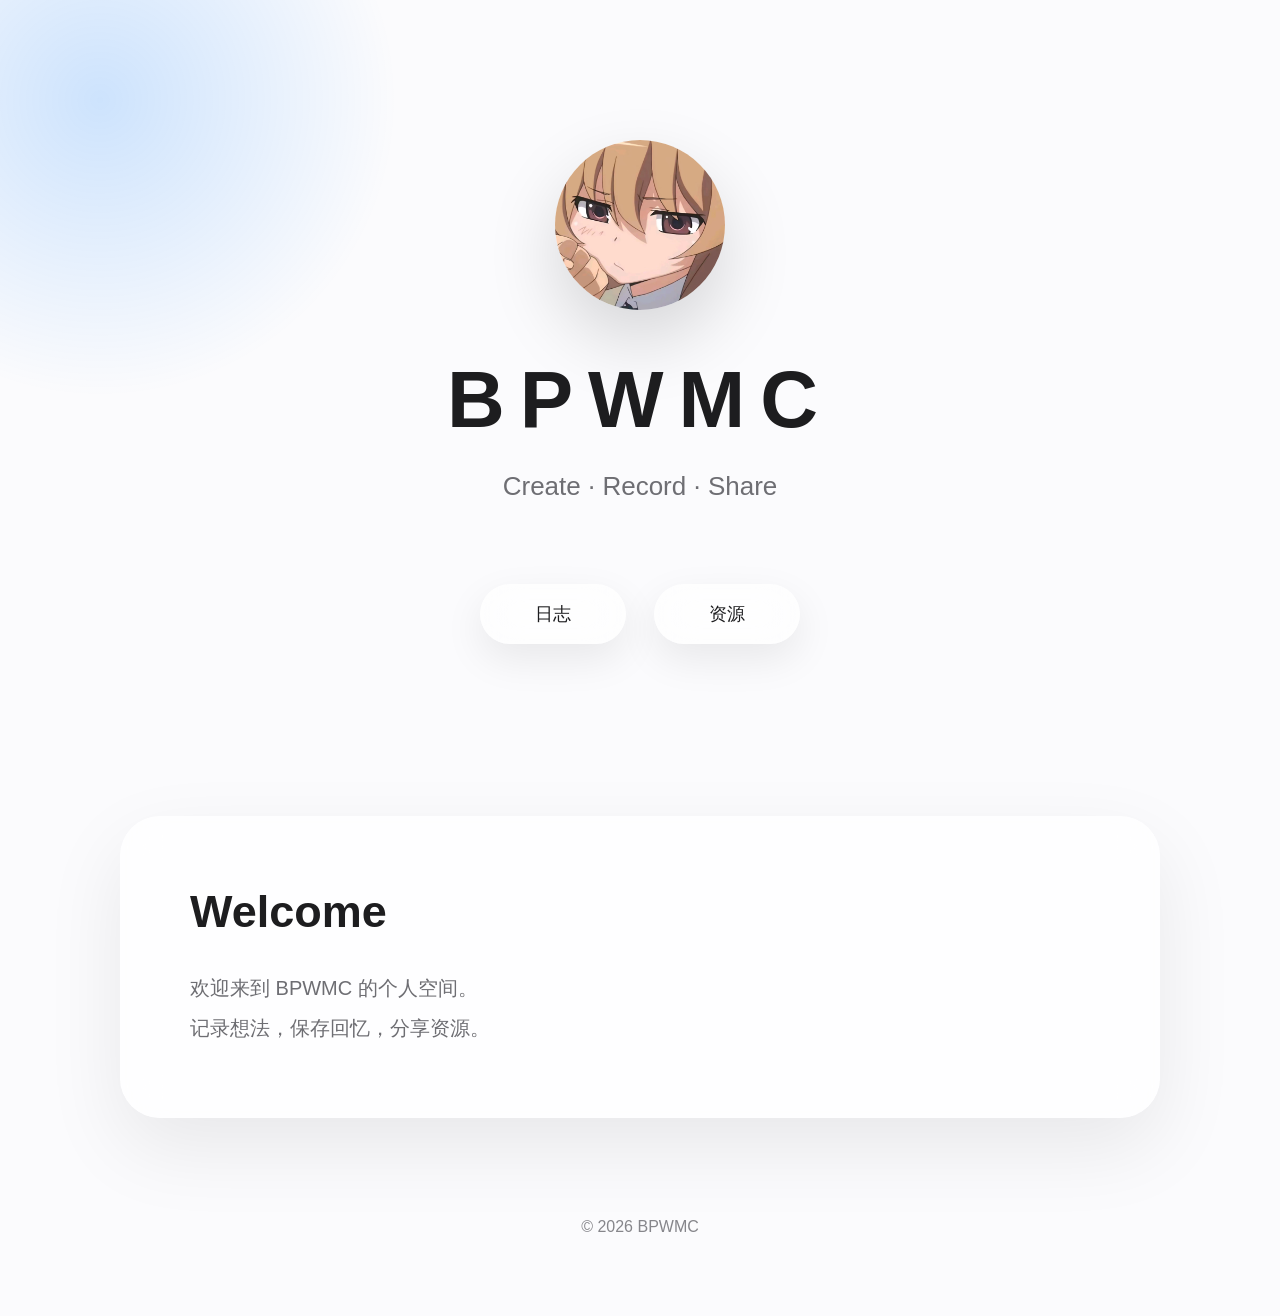
==== index.html @ 3af45f4d "Update index.html" ====
<!DOCTYPE html>
<html lang="zh-CN">

<head>

<meta charset="UTF-8">
<meta name="viewport" content="width=device-width, initial-scale=1.0">

<title>别碰我蜜茶</title>


<style>

*{
    margin:0;
    padding:0;
    box-sizing:border-box;
}


body{

    font-family:
    -apple-system,
    BlinkMacSystemFont,
    "Helvetica Neue",
    Arial,
    sans-serif;

    background:#fbfbfd;

    color:#1d1d1f;

    overflow-x:hidden;

}


/* 背景光 */

body::before{

    content:"";

    position:fixed;

    width:600px;

    height:600px;

    background:
    radial-gradient(circle,
    rgba(0,122,255,.18),
    transparent 70%);

    top:-200px;

    left:-200px;

    z-index:-1;

}



/* 主容器 */

.container{

    max-width:1100px;

    margin:auto;

    padding:40px 30px;

}



/* 首页 */

.hero{

    text-align:center;

    padding:100px 0;

    animation:fade 1s ease;

}



@keyframes fade{

from{

opacity:0;

transform:translateY(40px);

}

to{

opacity:1;

transform:translateY(0);

}

}



/* 头像 */

.avatar{

    width:170px;

    height:170px;

    border-radius:50%;

    object-fit:cover;

    margin-bottom:40px;


    box-shadow:

    0 30px 70px rgba(0,0,0,.15);


    transition:.4s;

}



.avatar:hover{

    transform:

    scale(1.08)
    rotate(3deg);

}




/* 标题 */


h1{

    font-size:80px;

    letter-spacing:15px;

    font-weight:800;

}



.subtitle{

    margin-top:25px;

    font-size:26px;

    color:#6e6e73;

}



/* 导航 */


.nav{

    margin-top:70px;

}



.nav a{


    display:inline-block;

    text-decoration:none;

    color:#1d1d1f;


    padding:18px 55px;


    margin:12px;


    border-radius:50px;


    background:

    rgba(255,255,255,.65);


    backdrop-filter:blur(20px);


    box-shadow:

    0 15px 40px rgba(0,0,0,.08);


    font-size:18px;


    transition:.35s;

}



.nav a:hover{


    transform:

    translateY(-8px)
    scale(1.05);


}





/* 内容卡片 */


.card{


    background:

    rgba(255,255,255,.75);


    backdrop-filter:blur(20px);


    border-radius:40px;


    padding:70px;


    margin-top:60px;


    box-shadow:

    0 30px 80px rgba(0,0,0,.08);


    animation:fade 1.2s ease;

}




.card h2{

    font-size:45px;

    margin-bottom:30px;

}



.card p{

    color:#6e6e73;

    font-size:20px;

    line-height:2;

}





footer{


    text-align:center;


    margin:100px 0 40px;


    color:#86868b;


}





/* 点击星星 */

.star{


    position:fixed;


    pointer-events:none;


    user-select:none;


    z-index:99999;


    font-size:22px;


    animation:

    sparkle .8s ease-out forwards;


}



@keyframes sparkle{


from{


opacity:1;


transform:

translate(0,0)

scale(1);


}


to{


opacity:0;


transform:

translate(var(--x),var(--y))

scale(.1)

rotate(360deg);


}


}





/* 手机适配 */


@media(max-width:600px){


.container{

padding:20px;

}



.hero{

padding:60px 0;

}



h1{

font-size:45px;

letter-spacing:8px;

}



.subtitle{

font-size:20px;

}



.avatar{

width:130px;

height:130px;

}



.card{

padding:35px;

}



.card h2{

font-size:32px;

}



.card p{

font-size:17px;

}



.nav a{

padding:15px 35px;

font-size:16px;

}


}



</style>

</head>



<body>


<div class="container">



<section class="hero">


<img

class="avatar"

src="微信图片_20251228180549_142_1.jpg"

alt="BPWMC头像">



<h1>

BPWMC

</h1>



<p class="subtitle">

Create · Record · Share

</p>



<div class="nav">


<a href="blog.html">

日志

</a>


<a href="download.html">

资源

</a>



</div>



</section>




<section class="card">


<h2>

Welcome

</h2>



<p>

欢迎来到 BPWMC 的个人空间。

</p>


<p>

记录想法，保存回忆，分享资源。

</p>



</section>





<footer>

© 2026 BPWMC

</footer>




</div>





<script>


document.addEventListener("click",function(e){


const icons=[

"✦",

"✧",

"⭐",

"✨"

];



for(let i=0;i<8;i++){



const star=document.createElement("div");


star.className="star";


star.textContent=

icons[Math.floor(Math.random()*icons.length)];



star.style.left=

e.clientX+"px";


star.style.top=

e.clientY+"px";



let angle=

Math.random()*Math.PI*2;



let distance=

30+Math.random()*70;



star.style.setProperty(

"--x",

Math.cos(angle)*distance+"px"

);



star.style.setProperty(

"--y",

Math.sin(angle)*distance+"px"

);



document.body.appendChild(star);



setTimeout(()=>{


star.remove();


},800);



}



});



</script>



</body>

</html>
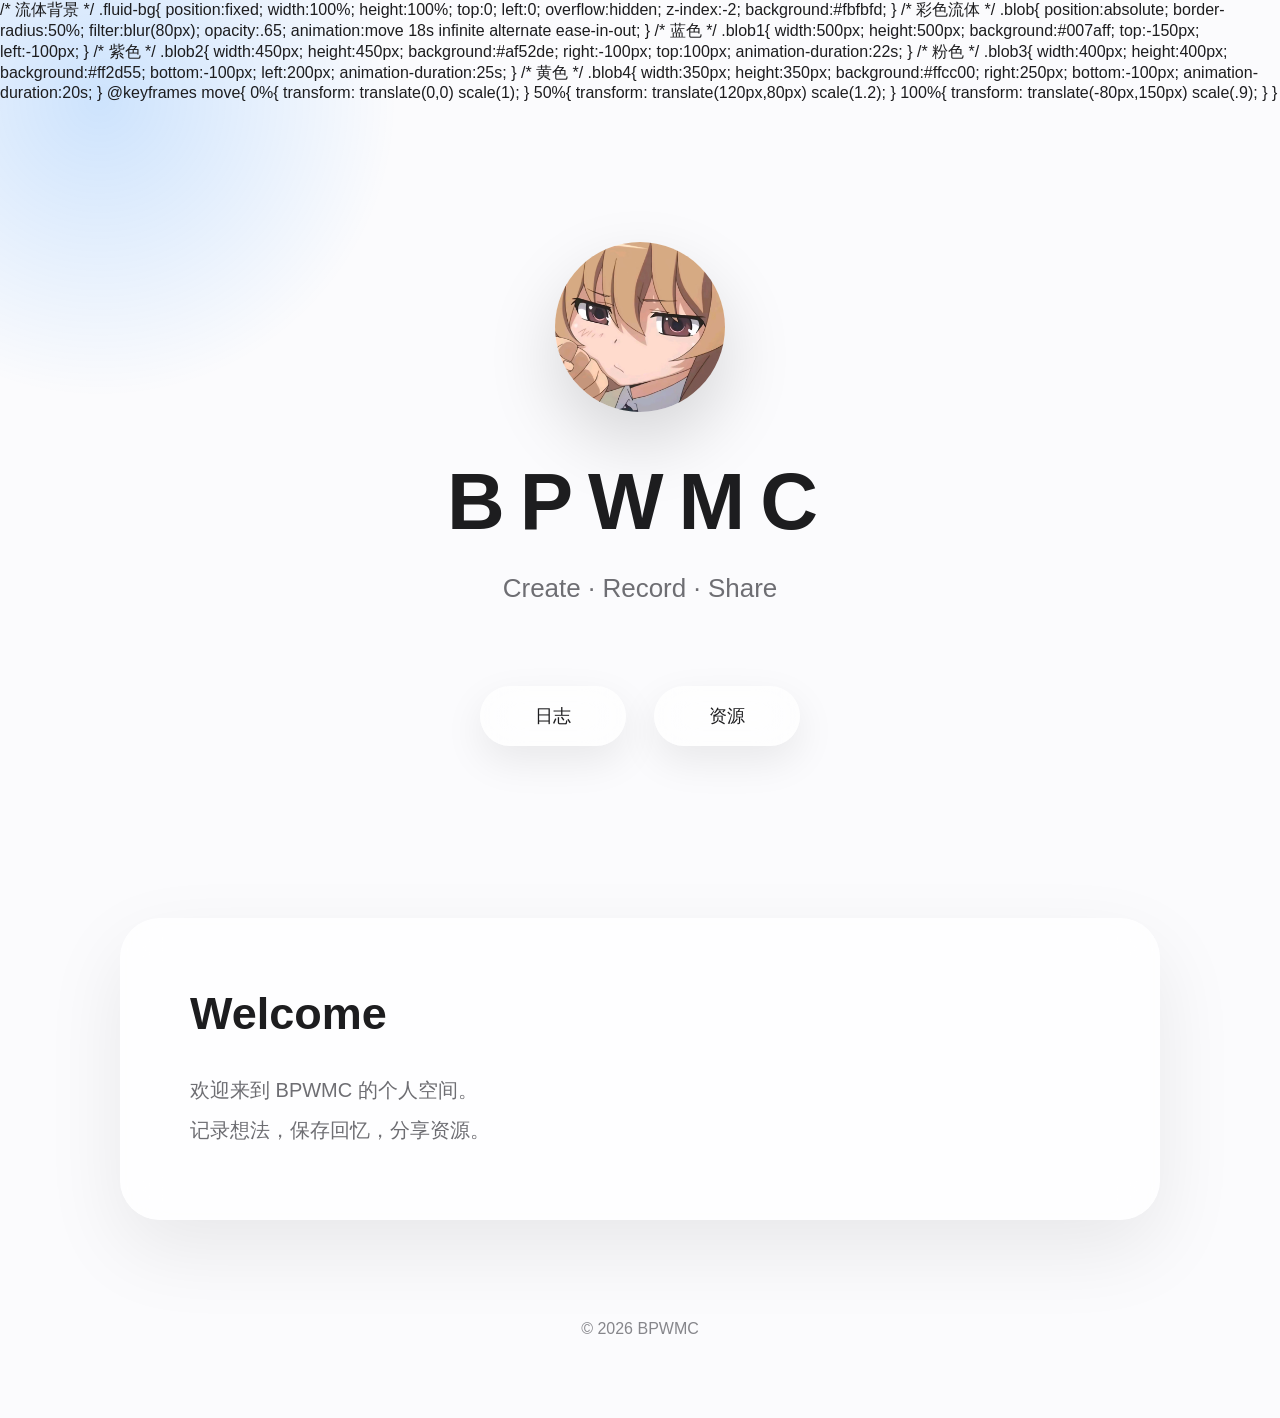
==== commit 8a27f92d: "Update index.html" ====
--- a/index.html
+++ b/index.html
@@ -482,12 +482,177 @@
 
 
 </style>
+/* 流体背景 */
+
+.fluid-bg{
+
+    position:fixed;
+
+    width:100%;
+
+    height:100%;
+
+    top:0;
+
+    left:0;
+
+    overflow:hidden;
+
+    z-index:-2;
+
+    background:#fbfbfd;
+
+}
+
+
+
+/* 彩色流体 */
+
+.blob{
+
+    position:absolute;
+
+    border-radius:50%;
+
+    filter:blur(80px);
+
+    opacity:.65;
+
+    animation:move 18s infinite alternate ease-in-out;
+
+}
+
+
+
+/* 蓝色 */
+
+.blob1{
+
+    width:500px;
+
+    height:500px;
+
+    background:#007aff;
+
+    top:-150px;
+
+    left:-100px;
+
+}
+
+
+
+/* 紫色 */
+
+.blob2{
+
+    width:450px;
+
+    height:450px;
+
+    background:#af52de;
+
+    right:-100px;
+
+    top:100px;
+
+    animation-duration:22s;
+
+}
+
+
+
+/* 粉色 */
+
+.blob3{
+
+    width:400px;
+
+    height:400px;
+
+    background:#ff2d55;
+
+    bottom:-100px;
+
+    left:200px;
+
+    animation-duration:25s;
+
+}
+
+
+
+/* 黄色 */
+
+.blob4{
+
+    width:350px;
+
+    height:350px;
+
+    background:#ffcc00;
+
+    right:250px;
+
+    bottom:-100px;
+
+    animation-duration:20s;
+
+}
+
+
+
+
+
+@keyframes move{
+
+
+0%{
+
+transform:
+
+translate(0,0)
+scale(1);
+
+}
+
+
+
+50%{
+
+transform:
+
+translate(120px,80px)
+scale(1.2);
+
+}
+
+
+
+100%{
+
+transform:
+
+translate(-80px,150px)
+scale(.9);
+
+}
+
+
+
+}
 
 </head>
 
 
 
 <body>
+<div class="fluid-bg">
+    <div class="blob blob1"></div>
+    <div class="blob blob2"></div>
+    <div class="blob blob3"></div>
+    <div class="blob blob4"></div>
+</div>
 
 
 <div class="container">
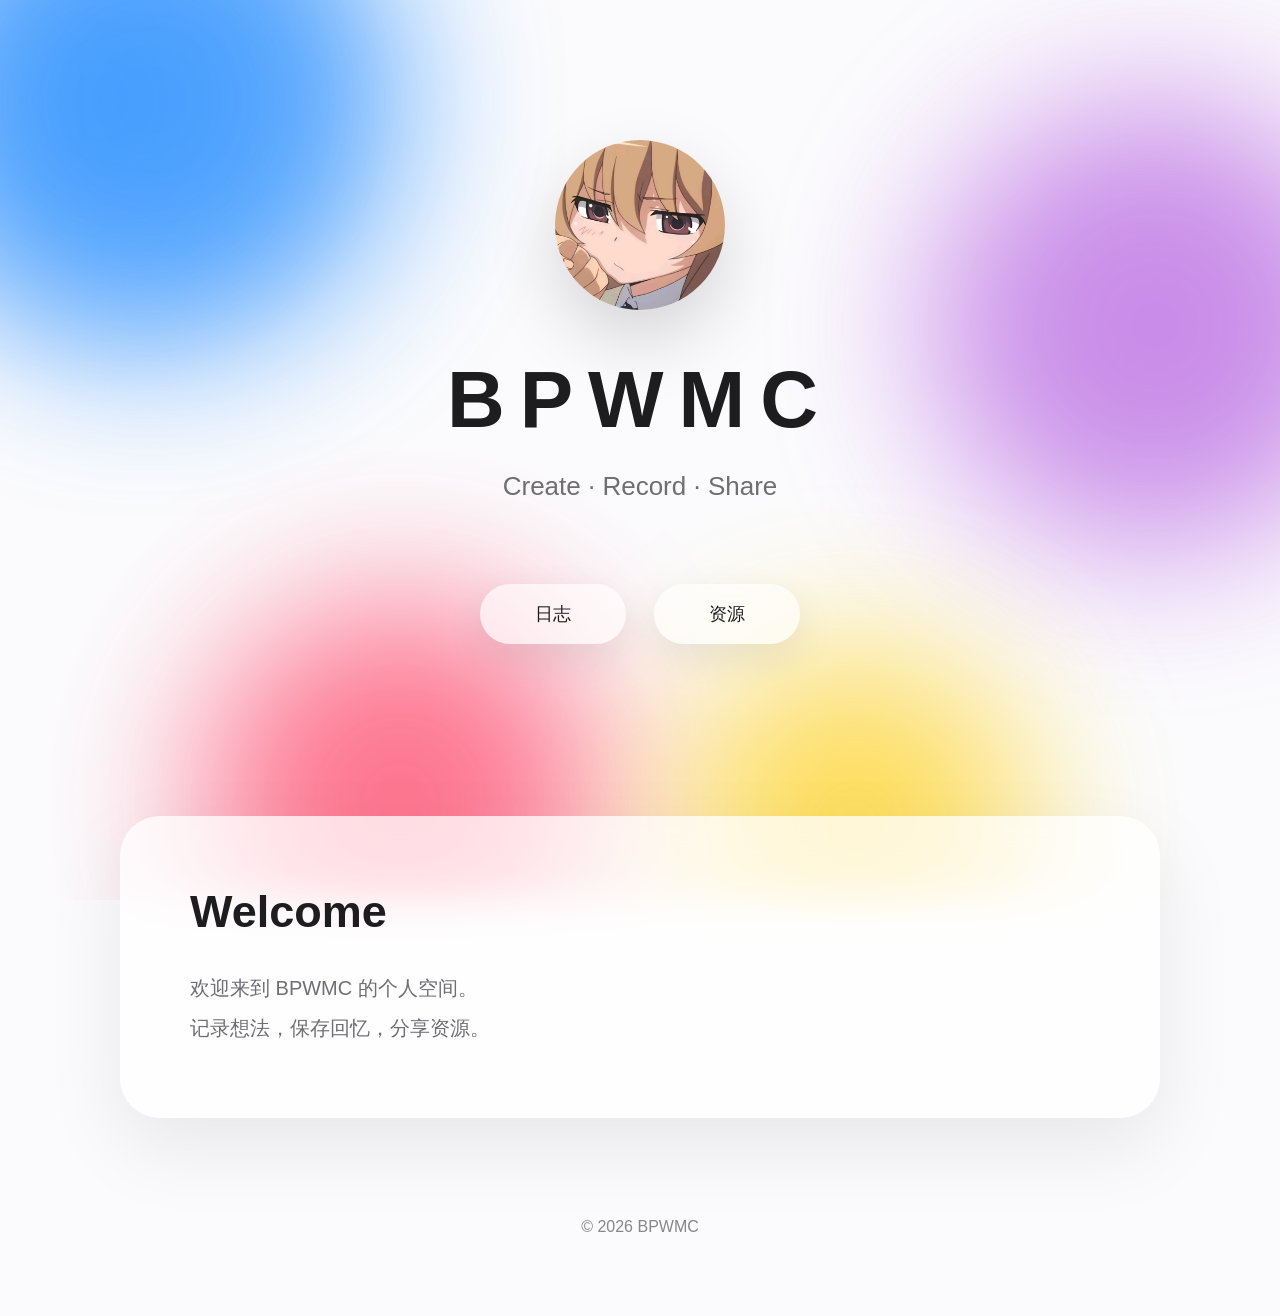
==== commit 281b5e9f: "Update index.html" ====
--- a/index.html
+++ b/index.html
@@ -478,10 +478,6 @@
 
 
 }
-
-
-
-</style>
 /* 流体背景 */
 
 .fluid-bg{
@@ -641,6 +637,10 @@
 
 
 }
+
+
+</style>
+
 
 </head>
 
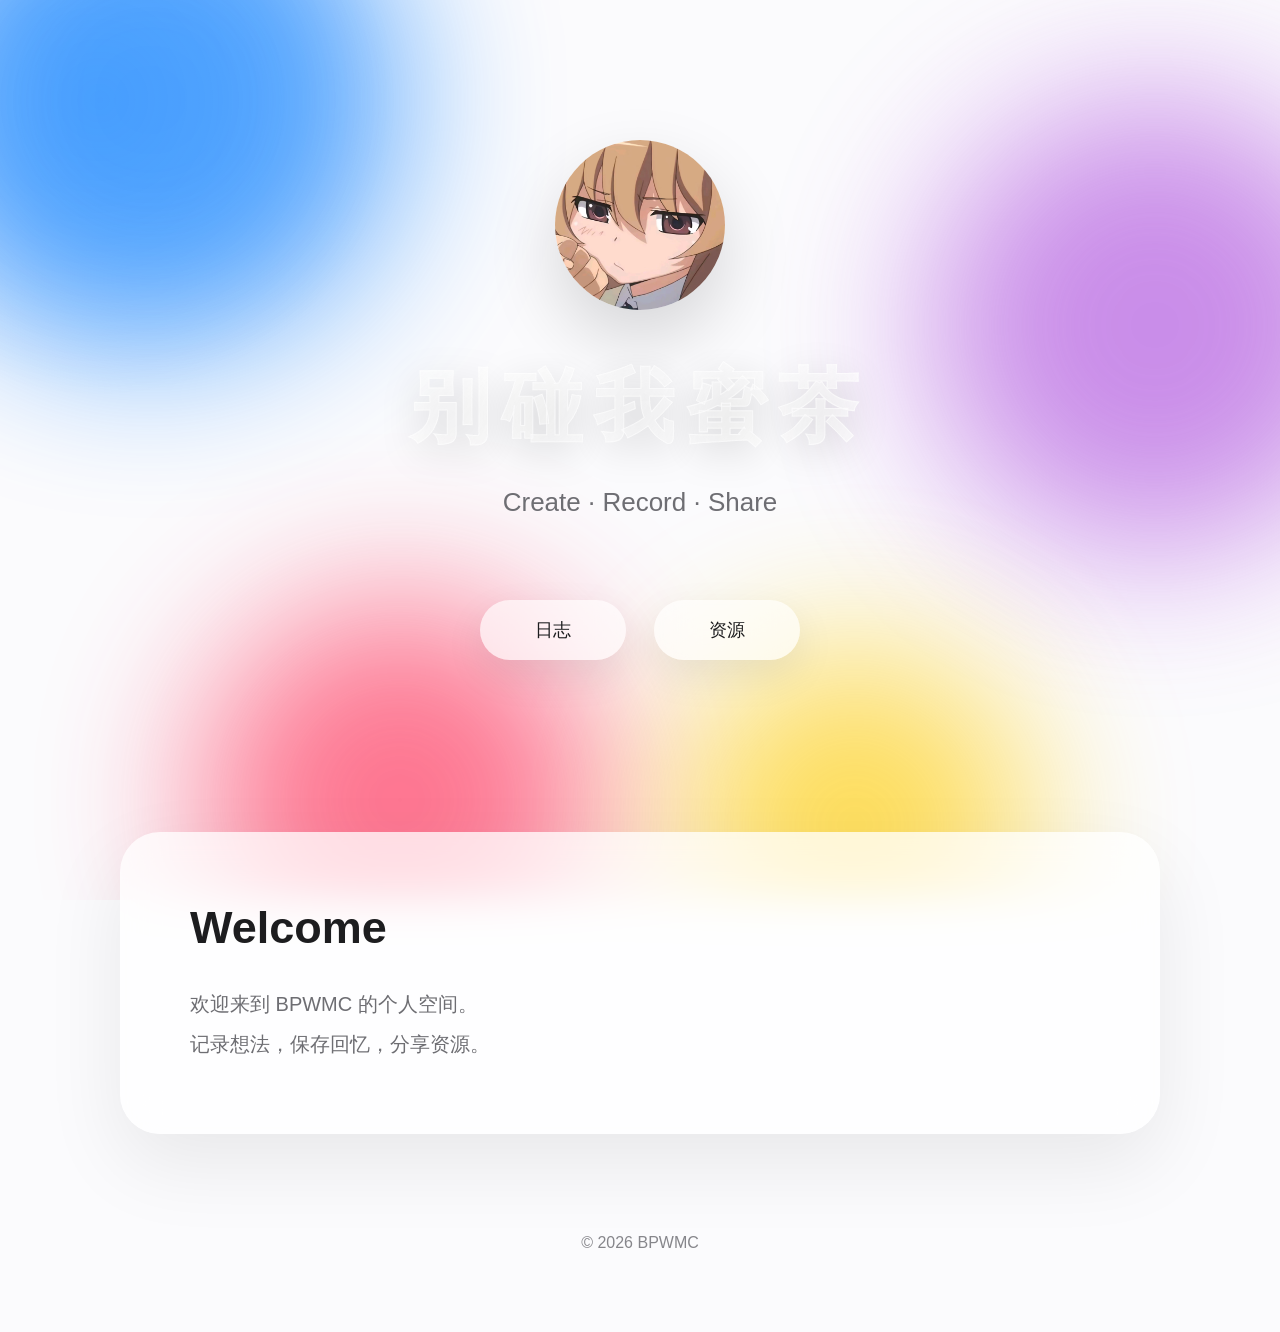
==== commit 815dff3e: "Update index.html" ====
--- a/index.html
+++ b/index.html
@@ -398,7 +398,13 @@
 
 
 @media(max-width:600px){
-
+.liquid-title{
+
+font-size:45px;
+
+letter-spacing:6px;
+
+}
 
 .container{
 
@@ -637,7 +643,117 @@
 
 
 }
-
+/* 液态玻璃标题 */
+
+.liquid-title{
+
+
+font-size:80px;
+
+letter-spacing:12px;
+
+font-weight:800;
+
+
+/* 透明玻璃 */
+
+color:rgba(255,255,255,.35);
+
+
+
+background:
+
+linear-gradient(
+
+120deg,
+
+rgba(255,255,255,.9),
+
+rgba(255,255,255,.25),
+
+rgba(255,255,255,.8)
+
+);
+
+
+/* 文字裁剪 */
+
+-webkit-background-clip:text;
+
+background-clip:text;
+
+
+
+/* 玻璃高光 */
+
+-webkit-text-stroke:
+
+1px rgba(255,255,255,.6);
+
+
+
+text-shadow:
+
+0 10px 40px rgba(0,0,0,.15);
+
+
+
+animation:
+
+glassMove 6s infinite linear;
+
+
+}
+
+
+
+/* 光泽流动 */
+
+@keyframes glassMove{
+
+
+0%{
+
+filter:
+
+brightness(1);
+
+background-position:
+
+0%;
+
+}
+
+
+
+50%{
+
+filter:
+
+brightness(1.5);
+
+background-position:
+
+100%;
+
+}
+
+
+
+100%{
+
+filter:
+
+brightness(1);
+
+background-position:
+
+0%;
+
+}
+
+
+}
 
 </style>
 
@@ -671,11 +787,8 @@
 alt="BPWMC头像">
 
 
-
-<h1>
-
-BPWMC
-
+<h1 class="liquid-title">
+别碰我蜜茶
 </h1>
 
 
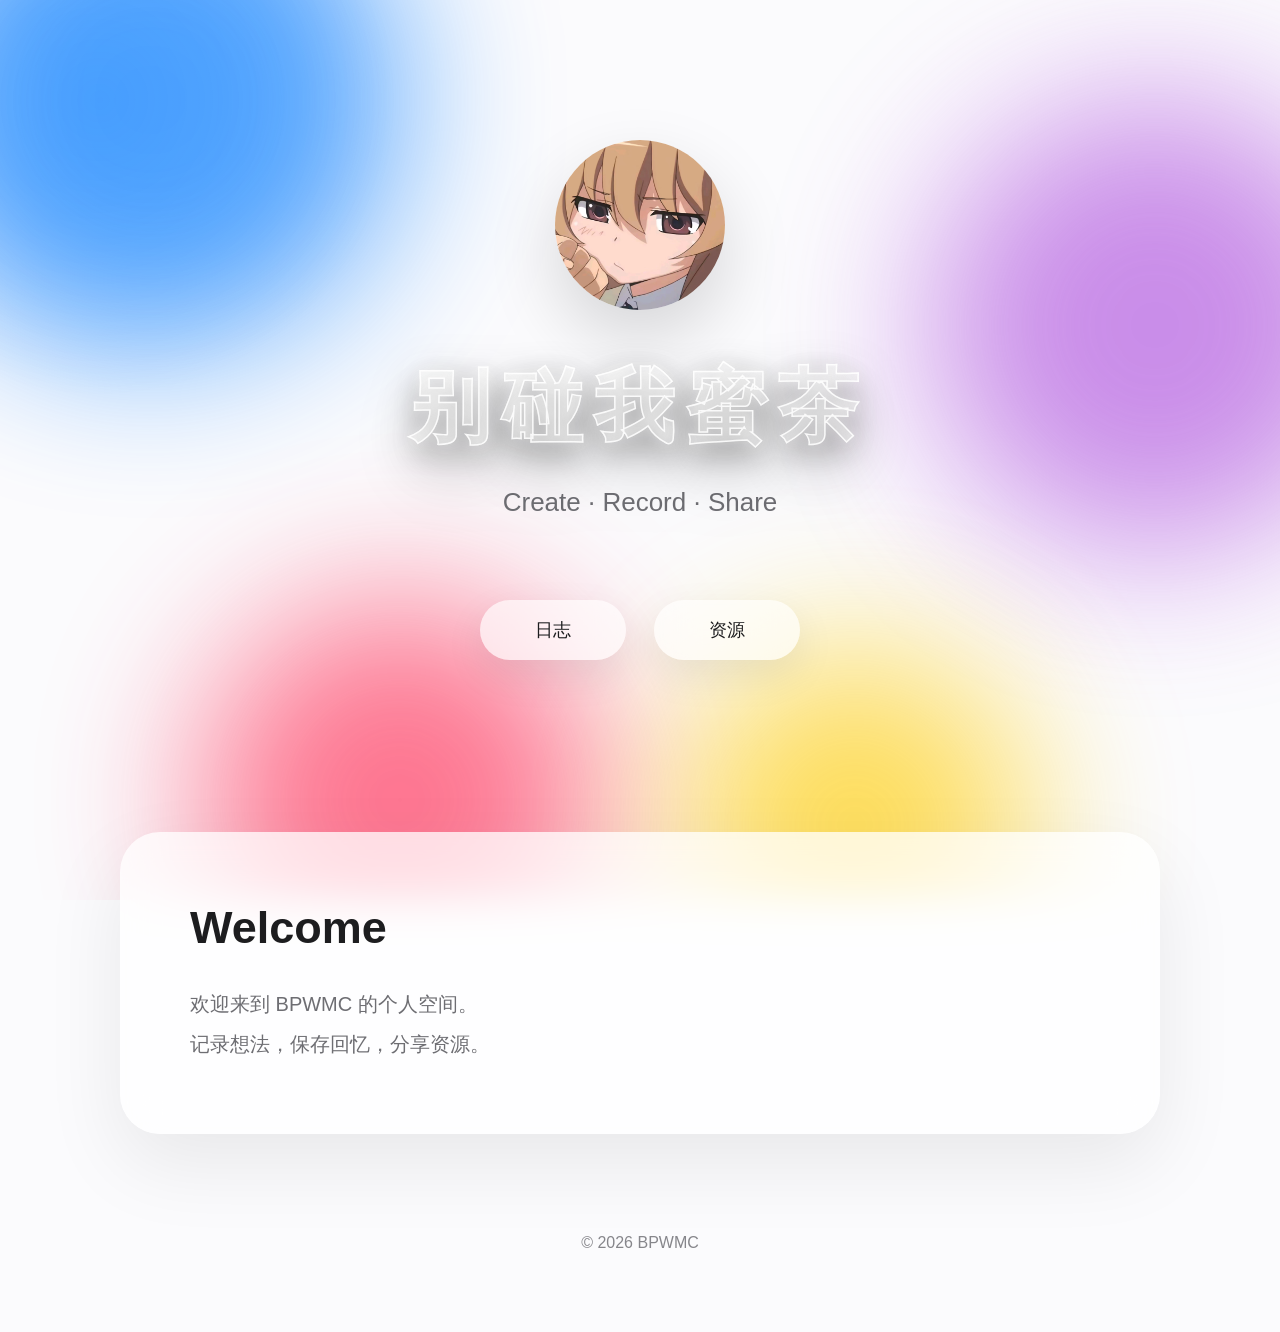
==== commit 44721155: "Update index.html" ====
--- a/index.html
+++ b/index.html
@@ -643,84 +643,83 @@
 
 
 }
-/* 液态玻璃标题 */
-
 .liquid-title{
 
-
-font-size:80px;
-
-letter-spacing:12px;
-
-font-weight:800;
-
-
-/* 透明玻璃 */
-
-color:rgba(255,255,255,.35);
-
-
-
-background:
-
-linear-gradient(
-
-120deg,
-
-rgba(255,255,255,.9),
-
-rgba(255,255,255,.25),
-
-rgba(255,255,255,.8)
-
-);
-
-
-/* 文字裁剪 */
-
--webkit-background-clip:text;
-
-background-clip:text;
-
-
-
-/* 玻璃高光 */
-
--webkit-text-stroke:
-
-1px rgba(255,255,255,.6);
-
-
-
-text-shadow:
-
-0 10px 40px rgba(0,0,0,.15);
-
-
-
-animation:
-
-glassMove 6s infinite linear;
-
-
-}
-
-
-
-/* 光泽流动 */
-
-@keyframes glassMove{
-
+    position:relative;
+
+    font-size:80px;
+
+    letter-spacing:12px;
+
+    font-weight:900;
+
+
+    color:white;
+
+
+    background:
+
+    linear-gradient(
+        120deg,
+        #ffffff 0%,
+        rgba(255,255,255,.55) 35%,
+        #ffffff 50%,
+        rgba(255,255,255,.65) 70%,
+        #ffffff 100%
+    );
+
+
+    background-size:200% auto;
+
+
+    -webkit-background-clip:text;
+
+    background-clip:text;
+
+
+    -webkit-text-fill-color:transparent;
+
+
+
+    /* 玻璃边缘 */
+
+    -webkit-text-stroke:
+
+    1.5px rgba(255,255,255,.85);
+
+
+
+    /* 立体玻璃阴影 */
+
+    text-shadow:
+
+    0 0 15px rgba(255,255,255,.6),
+
+    0 10px 30px rgba(0,0,0,.25),
+
+    0 30px 70px rgba(0,0,0,.2);
+
+
+
+    filter:
+
+    drop-shadow(
+    0 10px 20px rgba(0,0,0,.25)
+    );
+
+
+
+    animation:
+
+    glassShine 6s infinite linear;
+
+}
+@keyframes glassShine{
 
 0%{
 
-filter:
-
-brightness(1);
-
 background-position:
-
-0%;
+0% center;
 
 }
 
@@ -728,13 +727,8 @@
 
 50%{
 
-filter:
-
-brightness(1.5);
-
 background-position:
-
-100%;
+100% center;
 
 }
 
@@ -742,19 +736,12 @@
 
 100%{
 
-filter:
-
-brightness(1);
-
 background-position:
-
-0%;
-
-}
-
-
-}
-
+0% center;
+
+}
+
+}
 </style>
 
 
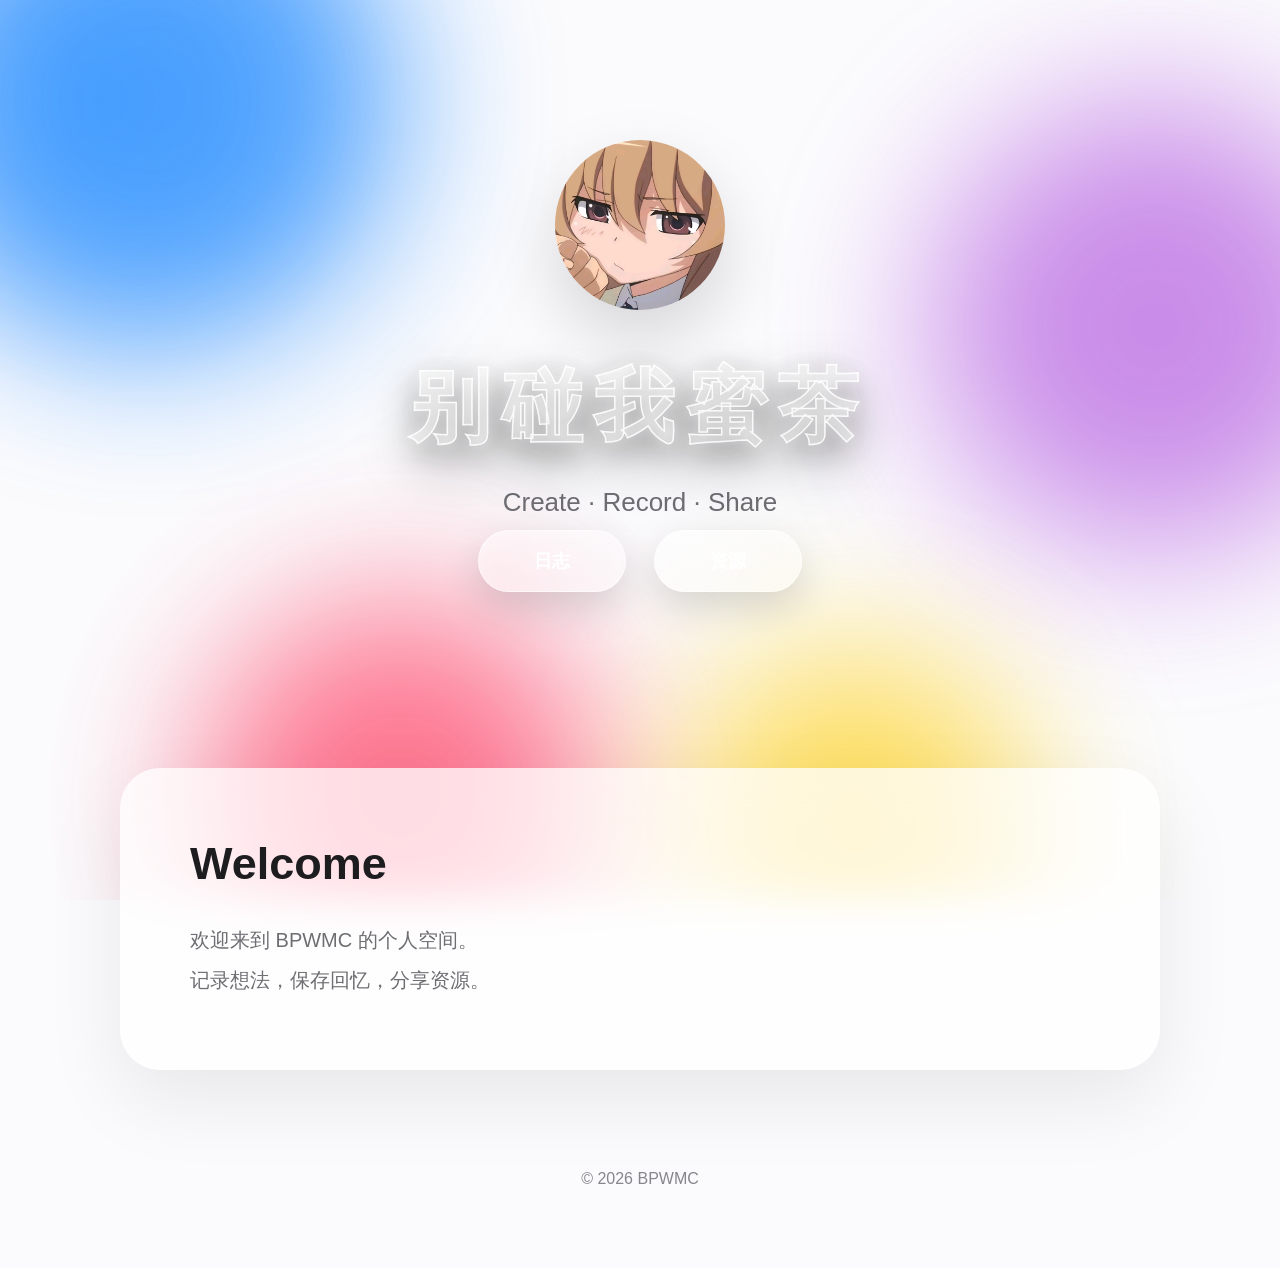
==== commit 72efd685: "Update index.html" ====
--- a/index.html
+++ b/index.html
@@ -176,59 +176,83 @@
 
 }
 
-
-
-/* 导航 */
-
-
-.nav{
-
-    margin-top:70px;
-
-}
-
-
+/* 液态玻璃按钮 */
 
 .nav a{
 
-
     display:inline-block;
 
+    position:relative;
+
+    overflow:hidden;
+
+
     text-decoration:none;
 
-    color:#1d1d1f;
+    color:white;
 
 
     padding:18px 55px;
 
-
     margin:12px;
 
 
     border-radius:50px;
 
 
+
+    /* 半透明玻璃 */
+
     background:
 
-    rgba(255,255,255,.65);
-
-
-    backdrop-filter:blur(20px);
+    linear-gradient(
+        135deg,
+        rgba(255,255,255,.45),
+        rgba(255,255,255,.15)
+    );
+
+
+
+    backdrop-filter:
+
+    blur(20px);
+
+
+
+    -webkit-backdrop-filter:
+
+    blur(20px);
+
+
+
+    /* 玻璃边缘 */
+
+    border:
+
+    1px solid rgba(255,255,255,.6);
+
 
 
     box-shadow:
 
-    0 15px 40px rgba(0,0,0,.08);
+    0 15px 40px rgba(0,0,0,.15),
+
+    inset 0 0 20px rgba(255,255,255,.35);
+
 
 
     font-size:18px;
 
-
-    transition:.35s;
-
-}
-
-
+    font-weight:600;
+
+
+    transition:.4s;
+
+}
+
+
+
+/* 鼠标经过 */
 
 .nav a:hover{
 
@@ -236,7 +260,72 @@
     transform:
 
     translateY(-8px)
-    scale(1.05);
+    scale(1.08);
+
+
+
+    box-shadow:
+
+    0 25px 60px rgba(0,0,0,.25),
+
+    inset 0 0 30px rgba(255,255,255,.6);
+
+}
+
+
+
+/* 按钮流光 */
+
+.nav a::before{
+
+
+    content:"";
+
+
+    position:absolute;
+
+
+    top:0;
+
+    left:-120%;
+
+
+    width:80%;
+
+    height:100%;
+
+
+
+    background:
+
+    linear-gradient(
+
+    120deg,
+
+    transparent,
+
+    rgba(255,255,255,.8),
+
+    transparent
+
+    );
+
+
+    transform:skewX(-25deg);
+
+
+
+    transition:.6s;
+
+
+}
+
+
+
+.nav a:hover::before{
+
+
+    left:150%;
 
 
 }
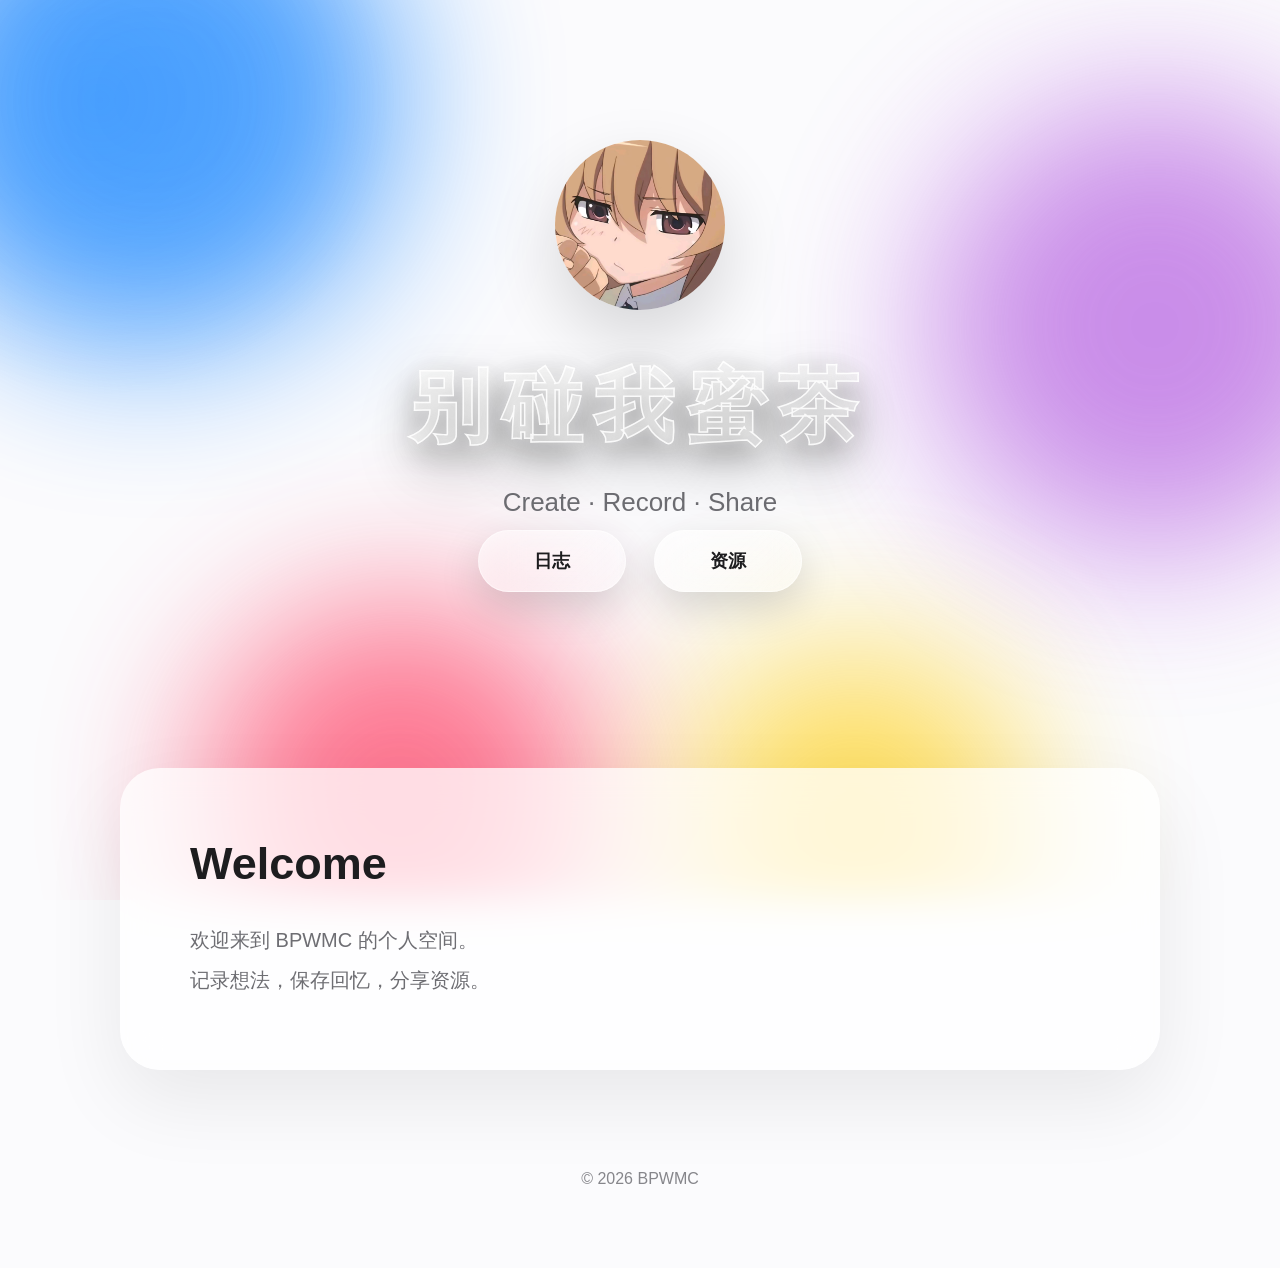
==== commit 6f1010a0: "Update index.html" ====
--- a/index.html
+++ b/index.html
@@ -189,7 +189,7 @@
 
     text-decoration:none;
 
-    color:white;
+    color:#1d1d1f;
 
 
     padding:18px 55px;
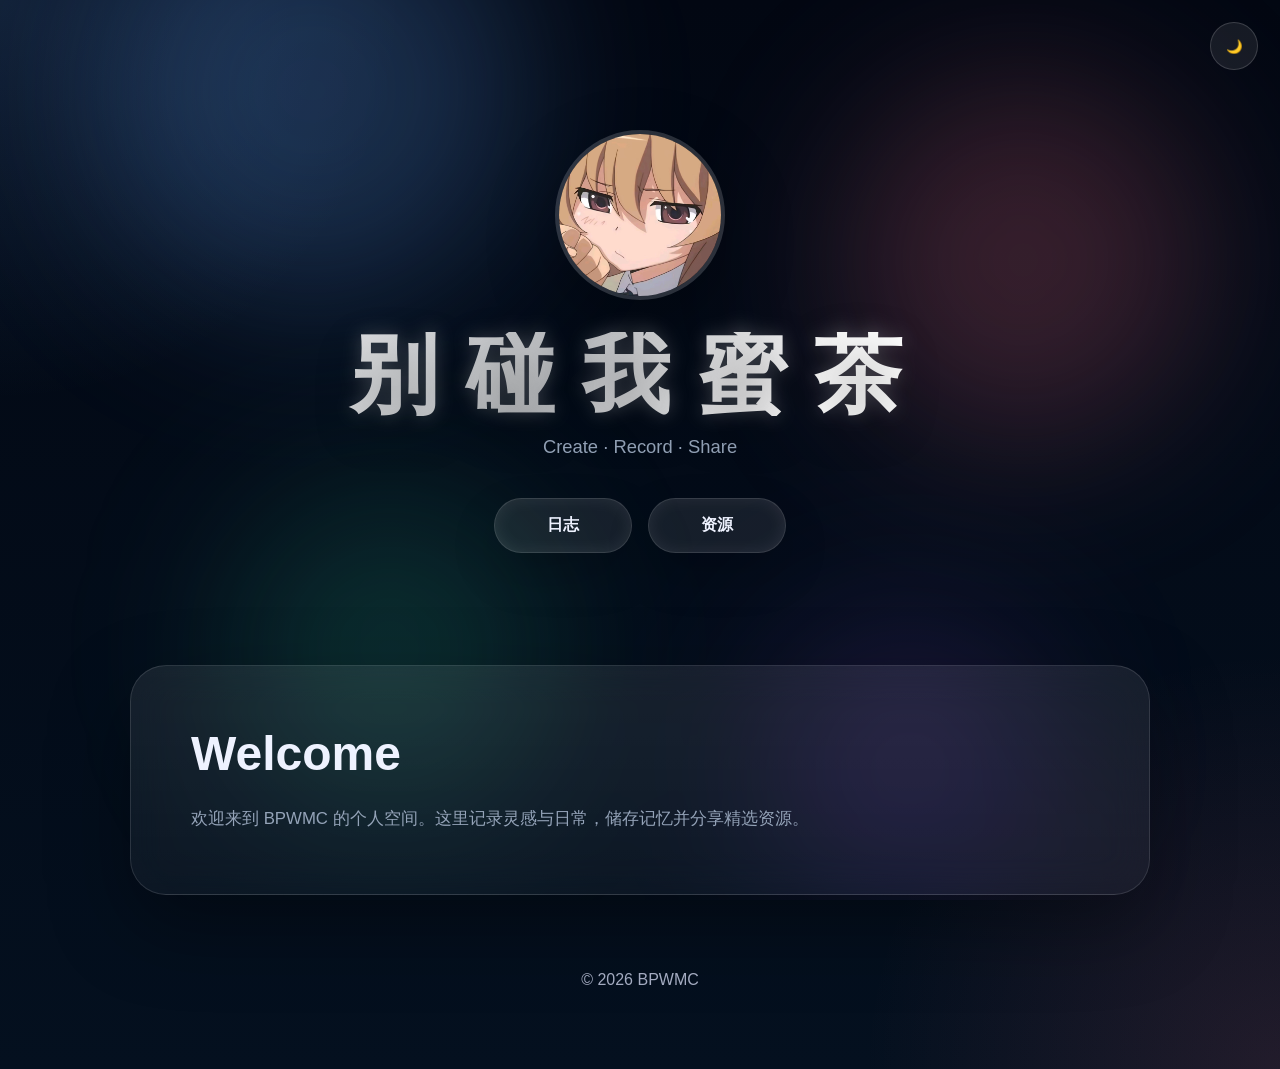
==== commit dc903672: "Update index.html" ====
--- a/index.html
+++ b/index.html
@@ -1,1061 +1,326 @@
 <!DOCTYPE html>
 <html lang="zh-CN">
-
 <head>
-
 <meta charset="UTF-8">
 <meta name="viewport" content="width=device-width, initial-scale=1.0">
-
 <title>别碰我蜜茶</title>
-
-
 <style>
-
-*{
-    margin:0;
-    padding:0;
-    box-sizing:border-box;
-}
-
-
-body{
-
-    font-family:
-    -apple-system,
-    BlinkMacSystemFont,
-    "Helvetica Neue",
-    Arial,
-    sans-serif;
-
-    background:#fbfbfd;
-
-    color:#1d1d1f;
-
-    overflow-x:hidden;
-
-}
-
-
-/* 背景光 */
-
-body::before{
-
-    content:"";
-
-    position:fixed;
-
-    width:600px;
-
-    height:600px;
-
-    background:
-    radial-gradient(circle,
-    rgba(0,122,255,.18),
-    transparent 70%);
-
-    top:-200px;
-
-    left:-200px;
-
-    z-index:-1;
-
-}
-
-
-
-/* 主容器 */
-
-.container{
-
-    max-width:1100px;
-
-    margin:auto;
-
-    padding:40px 30px;
-
-}
-
-
-
-/* 首页 */
-
-.hero{
-
-    text-align:center;
-
-    padding:100px 0;
-
-    animation:fade 1s ease;
-
-}
-
-
-
-@keyframes fade{
-
-from{
-
-opacity:0;
-
-transform:translateY(40px);
-
-}
-
-to{
-
-opacity:1;
-
-transform:translateY(0);
-
-}
-
-}
-
-
-
-/* 头像 */
-
-.avatar{
-
-    width:170px;
-
-    height:170px;
-
-    border-radius:50%;
-
-    object-fit:cover;
-
-    margin-bottom:40px;
-
-
-    box-shadow:
-
-    0 30px 70px rgba(0,0,0,.15);
-
-
-    transition:.4s;
-
-}
-
-
-
-.avatar:hover{
-
-    transform:
-
-    scale(1.08)
-    rotate(3deg);
-
-}
-
-
-
-
-/* 标题 */
-
-
-h1{
-
-    font-size:80px;
-
-    letter-spacing:15px;
-
-    font-weight:800;
-
-}
-
-
-
-.subtitle{
-
-    margin-top:25px;
-
-    font-size:26px;
-
-    color:#6e6e73;
-
-}
-
-/* 液态玻璃按钮 */
-
-.nav a{
-
-    display:inline-block;
-
-    position:relative;
-
-    overflow:hidden;
-
-
-    text-decoration:none;
-
-    color:#1d1d1f;
-
-
-    padding:18px 55px;
-
-    margin:12px;
-
-
-    border-radius:50px;
-
-
-
-    /* 半透明玻璃 */
-
-    background:
-
-    linear-gradient(
-        135deg,
-        rgba(255,255,255,.45),
-        rgba(255,255,255,.15)
-    );
-
-
-
-    backdrop-filter:
-
-    blur(20px);
-
-
-
-    -webkit-backdrop-filter:
-
-    blur(20px);
-
-
-
-    /* 玻璃边缘 */
-
-    border:
-
-    1px solid rgba(255,255,255,.6);
-
-
-
-    box-shadow:
-
-    0 15px 40px rgba(0,0,0,.15),
-
-    inset 0 0 20px rgba(255,255,255,.35);
-
-
-
-    font-size:18px;
-
-    font-weight:600;
-
-
-    transition:.4s;
-
-}
-
-
-
-/* 鼠标经过 */
-
-.nav a:hover{
-
-
-    transform:
-
-    translateY(-8px)
-    scale(1.08);
-
-
-
-    box-shadow:
-
-    0 25px 60px rgba(0,0,0,.25),
-
-    inset 0 0 30px rgba(255,255,255,.6);
-
-}
-
-
-
-/* 按钮流光 */
-
-.nav a::before{
-
-
-    content:"";
-
-
-    position:absolute;
-
-
-    top:0;
-
-    left:-120%;
-
-
-    width:80%;
-
-    height:100%;
-
-
-
-    background:
-
-    linear-gradient(
-
-    120deg,
-
-    transparent,
-
-    rgba(255,255,255,.8),
-
-    transparent
-
-    );
-
-
-    transform:skewX(-25deg);
-
-
-
-    transition:.6s;
-
-
-}
-
-
-
-.nav a:hover::before{
-
-
-    left:150%;
-
-
-}
-
-
-
-
-
-/* 内容卡片 */
-
-
-.card{
-
-
-    background:
-
-    rgba(255,255,255,.75);
-
-
-    backdrop-filter:blur(20px);
-
-
-    border-radius:40px;
-
-
-    padding:70px;
-
-
-    margin-top:60px;
-
-
-    box-shadow:
-
-    0 30px 80px rgba(0,0,0,.08);
-
-
-    animation:fade 1.2s ease;
-
-}
-
-
-
-
-.card h2{
-
-    font-size:45px;
-
-    margin-bottom:30px;
-
-}
-
-
-
-.card p{
-
-    color:#6e6e73;
-
-    font-size:20px;
-
-    line-height:2;
-
-}
-
-
-
-
-
-footer{
-
-
-    text-align:center;
-
-
-    margin:100px 0 40px;
-
-
-    color:#86868b;
-
-
-}
-
-
-
-
-
-/* 点击星星 */
-
-.star{
-
-
-    position:fixed;
-
-
-    pointer-events:none;
-
-
-    user-select:none;
-
-
-    z-index:99999;
-
-
-    font-size:22px;
-
-
-    animation:
-
-    sparkle .8s ease-out forwards;
-
-
-}
-
-
-
-@keyframes sparkle{
-
-
-from{
-
-
-opacity:1;
-
-
-transform:
-
-translate(0,0)
-
-scale(1);
-
-
-}
-
-
-to{
-
-
-opacity:0;
-
-
-transform:
-
-translate(var(--x),var(--y))
-
-scale(.1)
-
-rotate(360deg);
-
-
-}
-
-
-}
-
-
-
-
-
-/* 手机适配 */
-
-
-@media(max-width:600px){
-.liquid-title{
-
-font-size:45px;
-
-letter-spacing:6px;
-
-}
-
-.container{
-
-padding:20px;
-
-}
-
-
-
-.hero{
-
-padding:60px 0;
-
-}
-
-
-
-h1{
-
-font-size:45px;
-
-letter-spacing:8px;
-
-}
-
-
-
-.subtitle{
-
-font-size:20px;
-
-}
-
-
-
-.avatar{
-
-width:130px;
-
-height:130px;
-
-}
-
-
-
-.card{
-
-padding:35px;
-
-}
-
-
-
-.card h2{
-
-font-size:32px;
-
-}
-
-
-
-.card p{
-
-font-size:17px;
-
-}
-
-
-
-.nav a{
-
-padding:15px 35px;
-
-font-size:16px;
-
-}
-
-
-}
-/* 流体背景 */
-
-.fluid-bg{
-
-    position:fixed;
-
-    width:100%;
-
-    height:100%;
-
-    top:0;
-
-    left:0;
-
-    overflow:hidden;
-
-    z-index:-2;
-
-    background:#fbfbfd;
-
-}
-
-
-
-/* 彩色流体 */
-
-.blob{
-
-    position:absolute;
-
-    border-radius:50%;
-
-    filter:blur(80px);
-
-    opacity:.65;
-
-    animation:move 18s infinite alternate ease-in-out;
-
-}
-
-
-
-/* 蓝色 */
-
-.blob1{
-
-    width:500px;
-
-    height:500px;
-
-    background:#007aff;
-
-    top:-150px;
-
-    left:-100px;
-
-}
-
-
-
-/* 紫色 */
-
-.blob2{
-
-    width:450px;
-
-    height:450px;
-
-    background:#af52de;
-
-    right:-100px;
-
-    top:100px;
-
-    animation-duration:22s;
-
-}
-
-
-
-/* 粉色 */
-
-.blob3{
-
-    width:400px;
-
-    height:400px;
-
-    background:#ff2d55;
-
-    bottom:-100px;
-
-    left:200px;
-
-    animation-duration:25s;
-
-}
-
-
-
-/* 黄色 */
-
-.blob4{
-
-    width:350px;
-
-    height:350px;
-
-    background:#ffcc00;
-
-    right:250px;
-
-    bottom:-100px;
-
-    animation-duration:20s;
-
-}
-
-
-
-
-
-@keyframes move{
-
-
-0%{
-
-transform:
-
-translate(0,0)
-scale(1);
-
-}
-
-
-
-50%{
-
-transform:
-
-translate(120px,80px)
-scale(1.2);
-
-}
-
-
-
-100%{
-
-transform:
-
-translate(-80px,150px)
-scale(.9);
-
-}
-
-
-
-}
-.liquid-title{
-
-    position:relative;
-
-    font-size:80px;
-
-    letter-spacing:12px;
-
-    font-weight:900;
-
-
-    color:white;
-
-
-    background:
-
-    linear-gradient(
-        120deg,
-        #ffffff 0%,
-        rgba(255,255,255,.55) 35%,
-        #ffffff 50%,
-        rgba(255,255,255,.65) 70%,
-        #ffffff 100%
-    );
-
-
-    background-size:200% auto;
-
-
-    -webkit-background-clip:text;
-
-    background-clip:text;
-
-
-    -webkit-text-fill-color:transparent;
-
-
-
-    /* 玻璃边缘 */
-
-    -webkit-text-stroke:
-
-    1.5px rgba(255,255,255,.85);
-
-
-
-    /* 立体玻璃阴影 */
-
-    text-shadow:
-
-    0 0 15px rgba(255,255,255,.6),
-
-    0 10px 30px rgba(0,0,0,.25),
-
-    0 30px 70px rgba(0,0,0,.2);
-
-
-
-    filter:
-
-    drop-shadow(
-    0 10px 20px rgba(0,0,0,.25)
-    );
-
-
-
-    animation:
-
-    glassShine 6s infinite linear;
-
-}
-@keyframes glassShine{
-
-0%{
-
-background-position:
-0% center;
-
-}
-
-
-
-50%{
-
-background-position:
-100% center;
-
-}
-
-
-
-100%{
-
-background-position:
-0% center;
-
-}
-
+:root {
+  color-scheme: dark;
+  --bg: #04101f;
+  --bg-deep: #020814;
+  --panel: rgba(15, 30, 58, 0.76);
+  --panel-border: rgba(255, 255, 255, 0.12);
+  --text: #eef2ff;
+  --muted: #94a3b8;
+  --accent: #60a5fa;
+  --accent-2: #fb7185;
+  --shadow: 0 30px 80px rgba(0, 0, 0, 0.35);
+  --glass: rgba(255, 255, 255, 0.08);
+}
+* {
+  margin: 0;
+  padding: 0;
+  box-sizing: border-box;
+}
+html, body {
+  min-height: 100%;
+}
+body {
+  font-family: "Segoe UI", "PingFang SC", "Helvetica Neue", Arial, sans-serif;
+  background: radial-gradient(circle at top left, rgba(96, 165, 250, 0.16), transparent 24%),
+              radial-gradient(circle at bottom right, rgba(251, 113, 133, 0.12), transparent 25%),
+              linear-gradient(180deg, #020712 0%, #04101f 100%);
+  color: var(--text);
+  overflow-x: hidden;
+}
+body::before {
+  content: "";
+  position: fixed;
+  inset: 0;
+  background: url('data:image/svg+xml,%3Csvg xmlns="http://www.w3.org/2000/svg" width="200" height="200" viewBox="0 0 200 200"%3E%3Ccircle fill="rgba(255,255,255,0.03)" cx="100" cy="100" r="100"/%3E%3C/svg%3E') repeat;
+  opacity: 0.12;
+  pointer-events: none;
+}
+.scene {
+  position: fixed;
+  inset: 0;
+  overflow: hidden;
+  pointer-events: none;
+  z-index: -1;
+}
+.orb {
+  position: absolute;
+  border-radius: 50%;
+  filter: blur(80px);
+  opacity: 0.75;
+  animation: float 18s ease-in-out infinite alternate;
+  mix-blend-mode: screen;
+}
+.orb:nth-child(1) { width: 420px; height: 420px; background: rgba(96, 165, 250, 0.32); top: -120px; left: 8%; }
+.orb:nth-child(2) { width: 360px; height: 360px; background: rgba(251, 113, 133, 0.28); top: 80px; right: 6%; animation-duration: 22s; }
+.orb:nth-child(3) { width: 320px; height: 320px; background: rgba(52, 211, 153, 0.22); bottom: 10%; left: 18%; animation-duration: 20s; }
+.orb:nth-child(4) { width: 280px; height: 280px; background: rgba(168, 85, 247, 0.20); bottom: 0; right: 18%; animation-duration: 24s; }
+@keyframes float {
+  0% { transform: translate(0, 0) scale(1); }
+  50% { transform: translate(24px, -34px) scale(1.08); }
+  100% { transform: translate(-28px, 24px) scale(0.96); }
+}
+.container {
+  max-width: 1080px;
+  margin: 0 auto;
+  padding: 40px 30px 80px;
+}
+.hero, .card, footer {
+  opacity: 0;
+  transform: translateY(48px);
+  animation-name: fadeInUp;
+  animation-duration: 1s;
+  animation-fill-mode: forwards;
+  animation-timing-function: cubic-bezier(0.22, 1, 0.36, 1);
+}
+.hero { animation-delay: 0.12s; }
+.card { animation-delay: 0.24s; }
+footer { animation-delay: 0.34s; }
+@keyframes fadeInUp {
+  to { opacity: 1; transform: translateY(0); }
+}
+.hero {
+  text-align: center;
+  padding: 90px 0 60px;
+}
+.avatar {
+  width: 170px;
+  height: 170px;
+  border-radius: 50%;
+  object-fit: cover;
+  border: 4px solid rgba(255,255,255,0.16);
+  box-shadow: 0 26px 70px rgba(0,0,0,0.28);
+  transition: transform 0.4s ease;
+}
+.avatar:hover {
+  transform: scale(1.05) rotate(2deg);
+}
+.liquid-title {
+  position: relative;
+  margin-top: 28px;
+  font-size: clamp(3.5rem, 7vw, 5.5rem);
+  letter-spacing: 0.32em;
+  line-height: 0.95;
+  font-weight: 900;
+  color: transparent;
+  background: linear-gradient(120deg, #ffffff, rgba(255,255,255,0.7) 42%, #ffffff 68%);
+  background-clip: text;
+  -webkit-background-clip: text;
+  text-shadow: 0 0 18px rgba(255,255,255,0.22), 0 16px 45px rgba(0,0,0,0.28);
+  animation: shine 6s infinite linear;
+}
+@keyframes shine {
+  0%, 100% { background-position: 0% center; }
+  50% { background-position: 100% center; }
+}
+.subtitle {
+  margin-top: 20px;
+  font-size: 1.15rem;
+  color: var(--muted);
+}
+.nav {
+  margin-top: 40px;
+  display: flex;
+  justify-content: center;
+  flex-wrap: wrap;
+  gap: 16px;
+}
+.nav a {
+  position: relative;
+  display: inline-flex;
+  align-items: center;
+  justify-content: center;
+  padding: 16px 52px;
+  text-decoration: none;
+  color: var(--text);
+  font-size: 1rem;
+  font-weight: 700;
+  border-radius: 999px;
+  background: rgba(255,255,255,0.08);
+  border: 1px solid rgba(255,255,255,0.14);
+  box-shadow: inset 0 0 18px rgba(255,255,255,0.08), 0 20px 48px rgba(0,0,0,0.16);
+  overflow: hidden;
+  transition: transform 0.35s ease, box-shadow 0.35s ease, background 0.35s ease;
+}
+.nav a::before {
+  content: "";
+  position: absolute;
+  top: 0;
+  left: -120%;
+  width: 100%;
+  height: 100%;
+  background: linear-gradient(120deg, transparent, rgba(255,255,255,0.7), transparent);
+  transform: skewX(-25deg);
+  transition: left 0.65s ease;
+}
+.nav a:hover {
+  transform: translateY(-8px) scale(1.04);
+  background: rgba(255,255,255,0.14);
+  box-shadow: inset 0 0 24px rgba(255,255,255,0.12), 0 26px 60px rgba(0,0,0,0.22);
+}
+.nav a:hover::before { left: 160%; }
+.card {
+  margin-top: 52px;
+  padding: 60px;
+  border-radius: 36px;
+  background: linear-gradient(180deg, rgba(255,255,255,0.08), rgba(255,255,255,0.04));
+  backdrop-filter: blur(20px);
+  border: 1px solid rgba(255,255,255,0.12);
+  box-shadow: var(--shadow);
+}
+.card h2 {
+  font-size: clamp(2rem, 4vw, 3rem);
+  margin-bottom: 22px;
+}
+.card p {
+  line-height: 1.85;
+  font-size: 1.05rem;
+  color: var(--muted);
+}
+footer {
+  text-align: center;
+  margin-top: 76px;
+  color: rgba(226,232,255,0.72);
+}
+.theme-switch {
+  position: fixed;
+  top: 22px;
+  right: 22px;
+  z-index: 10;
+  display: inline-flex;
+  align-items: center;
+  justify-content: center;
+  width: 48px;
+  height: 48px;
+  border-radius: 50%;
+  border: 1px solid rgba(255,255,255,0.16);
+  background: rgba(255,255,255,0.08);
+  color: var(--text);
+  cursor: pointer;
+  transition: transform 0.3s ease, background 0.3s ease;
+}
+.theme-switch:hover { transform: scale(1.08); }
+.sparkle {
+  position: fixed;
+  width: 16px;
+  height: 16px;
+  border-radius: 50%;
+  pointer-events: none;
+  z-index: 9999;
+  background: radial-gradient(circle, rgba(255,255,255,1) 0%, rgba(96,165,250,0.8) 45%, transparent 65%);
+  filter: blur(2px);
+  animation: sparkle 0.8s forwards;
+}
+@keyframes sparkle {
+  to { transform: translate(var(--dx), var(--dy)) scale(0.2); opacity: 0; }
+}
+.ripple {
+  position: absolute;
+  border-radius: 50%;
+  pointer-events: none;
+  background: rgba(96,165,250,0.18);
+  border: 1px solid rgba(96,165,250,0.38);
+  animation: ripple 0.7s ease-out forwards;
+}
+@keyframes ripple {
+  to { transform: scale(3); opacity: 0; }
+}
+@media(max-width: 720px) {
+  .container { padding: 24px 18px 64px; }
+  .hero { padding: 70px 0 40px; }
+  .nav { gap: 12px; }
+  .nav a { padding: 14px 32px; font-size: 0.95rem; }
+  .card { padding: 32px; }
+  .liquid-title { font-size: clamp(2.8rem, 12vw, 4rem); letter-spacing: 0.18em; }
 }
 </style>
-
-
 </head>
-
-
-
 <body>
-<div class="fluid-bg">
-    <div class="blob blob1"></div>
-    <div class="blob blob2"></div>
-    <div class="blob blob3"></div>
-    <div class="blob blob4"></div>
+<div class="scene">
+  <div class="orb"></div>
+  <div class="orb"></div>
+  <div class="orb"></div>
+  <div class="orb"></div>
 </div>
-
-
+<button class="theme-switch" aria-label="切换主题">🌙</button>
 <div class="container">
-
-
-
-<section class="hero">
-
-
-<img
-
-class="avatar"
-
-src="微信图片_20251228180549_142_1.jpg"
-
-alt="BPWMC头像">
-
-
-<h1 class="liquid-title">
-别碰我蜜茶
-</h1>
-
-
-
-<p class="subtitle">
-
-Create · Record · Share
-
-</p>
-
-
-
-<div class="nav">
-
-
-<a href="blog.html">
-
-日志
-
-</a>
-
-
-<a href="download.html">
-
-资源
-
-</a>
-
-
-
+  <section class="hero">
+    <img class="avatar" src="微信图片_20251228180549_142_1.jpg" alt="BPWMC头像">
+    <h1 class="liquid-title">别碰我蜜茶</h1>
+    <p class="subtitle">Create · Record · Share</p>
+    <div class="nav">
+      <a href="blog.html">日志</a>
+      <a href="download.html">资源</a>
+    </div>
+  </section>
+  <section class="card">
+    <h2>Welcome</h2>
+    <p>欢迎来到 BPWMC 的个人空间。这里记录灵感与日常，储存记忆并分享精选资源。</p>
+  </section>
+  <footer>© 2026 BPWMC</footer>
 </div>
-
-
-
-</section>
-
-
-
-
-<section class="card">
-
-
-<h2>
-
-Welcome
-
-</h2>
-
-
-
-<p>
-
-欢迎来到 BPWMC 的个人空间。
-
-</p>
-
-
-<p>
-
-记录想法，保存回忆，分享资源。
-
-</p>
-
-
-
-</section>
-
-
-
-
-
-<footer>
-
-© 2026 BPWMC
-
-</footer>
-
-
-
-
-</div>
-
-
-
-
-
 <script>
-
-
-document.addEventListener("click",function(e){
-
-
-const icons=[
-
-"✦",
-
-"✧",
-
-"⭐",
-
-"✨"
-
-];
-
-
-
-for(let i=0;i<8;i++){
-
-
-
-const star=document.createElement("div");
-
-
-star.className="star";
-
-
-star.textContent=
-
-icons[Math.floor(Math.random()*icons.length)];
-
-
-
-star.style.left=
-
-e.clientX+"px";
-
-
-star.style.top=
-
-e.clientY+"px";
-
-
-
-let angle=
-
-Math.random()*Math.PI*2;
-
-
-
-let distance=
-
-30+Math.random()*70;
-
-
-
-star.style.setProperty(
-
-"--x",
-
-Math.cos(angle)*distance+"px"
-
-);
-
-
-
-star.style.setProperty(
-
-"--y",
-
-Math.sin(angle)*distance+"px"
-
-);
-
-
-
-document.body.appendChild(star);
-
-
-
-setTimeout(()=>{
-
-
-star.remove();
-
-
-},800);
-
-
-
-}
-
-
-
+const body = document.body;
+const switchButton = document.querySelector('.theme-switch');
+const themeState = { dark: true };
+function toggleTheme() {
+  themeState.dark = !themeState.dark;
+  if (!themeState.dark) {
+    body.style.setProperty('--bg', '#f8fafc');
+    body.style.setProperty('--bg-deep', '#eff6ff');
+    body.style.setProperty('--panel', 'rgba(255,255,255,0.9)');
+    body.style.setProperty('--panel-border', 'rgba(15,23,42,0.12)');
+    body.style.setProperty('--text', '#0f172a');
+    body.style.setProperty('--muted', '#475569');
+    body.style.setProperty('--glass', 'rgba(255,255,255,0.72)');
+    body.style.background = 'radial-gradient(circle at top left, rgba(96, 165, 250, 0.12), transparent 24%), radial-gradient(circle at bottom right, rgba(251, 113, 133, 0.08), transparent 25%), linear-gradient(180deg, #f8fafc 0%, #e2e8f0 100%)';
+    switchButton.textContent = '☀️';
+  } else {
+    body.style.setProperty('--bg', '#04101f');
+    body.style.setProperty('--bg-deep', '#020814');
+    body.style.setProperty('--panel', 'rgba(15, 30, 58, 0.76)');
+    body.style.setProperty('--panel-border', 'rgba(255, 255, 255, 0.12)');
+    body.style.setProperty('--text', '#eef2ff');
+    body.style.setProperty('--muted', '#94a3b8');
+    body.style.setProperty('--glass', 'rgba(255, 255, 255, 0.08)');
+    body.style.background = 'radial-gradient(circle at top left, rgba(96, 165, 250, 0.16), transparent 24%), radial-gradient(circle at bottom right, rgba(251, 113, 133, 0.12), transparent 25%), linear-gradient(180deg, #020712 0%, #04101f 100%)';
+    switchButton.textContent = '🌙';
+  }
+}
+switchButton.addEventListener('click', toggleTheme);
+document.addEventListener('DOMContentLoaded', () => {
+  body.classList.add('loaded');
 });
-
-
-
+document.addEventListener('click', (event) => {
+  const target = event.target;
+  const rect = target.getBoundingClientRect();
+  const ripple = document.createElement('span');
+  ripple.className = 'ripple';
+  const size = Math.max(rect.width, rect.height) * 1.2;
+  ripple.style.width = ripple.style.height = `${size}px`;
+  ripple.style.left = `${event.clientX - size / 2}px`;
+  ripple.style.top = `${event.clientY - size / 2}px`;
+  document.body.appendChild(ripple);
+  setTimeout(() => ripple.remove(), 700);
+  for (let i = 0; i < 5; i++) {
+    const sparkle = document.createElement('span');
+    sparkle.className = 'sparkle';
+    sparkle.style.left = `${event.clientX}px`;
+    sparkle.style.top = `${event.clientY}px`;
+    sparkle.style.setProperty('--dx', `${(Math.random() - 0.5) * 160}px`);
+    sparkle.style.setProperty('--dy', `${(Math.random() - 0.5) * 160}px`);
+    const hue = 190 + Math.random() * 120;
+    sparkle.style.background = `radial-gradient(circle, rgba(255,255,255,1) 0%, hsla(${hue}, 100%, 78%, 0.9) 35%, transparent 70%)`;
+    document.body.appendChild(sparkle);
+    setTimeout(() => sparkle.remove(), 900);
+  }
+});
 </script>
-
-
-
 </body>
-
 </html>
